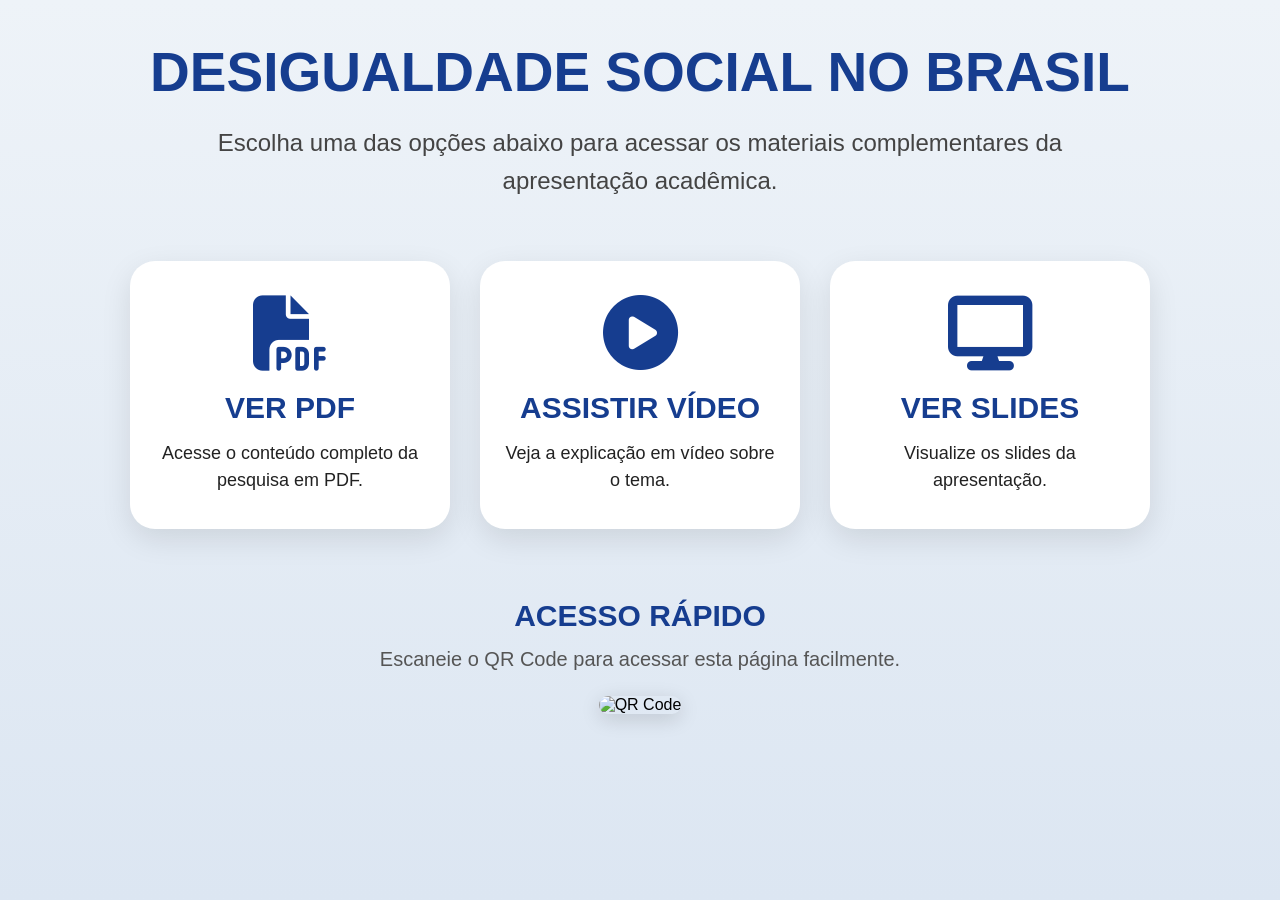
==== index.html @ 48ab3f42 "Add files via upload" ====
<!DOCTYPE html>
<html lang="pt-BR">

<head>
    <meta charset="UTF-8">
    <meta name="viewport" content="width=device-width, initial-scale=1.0">

    <title>Desigualdade Social</title>

    <link rel="stylesheet" href="style.css">

    <!-- Ícones -->
    <link rel="stylesheet"
        href="https://cdnjs.cloudflare.com/ajax/libs/font-awesome/6.5.2/css/all.min.css">
</head>

<body>

    <main class="container">

        <section class="hero">

            <h1>DESIGUALDADE SOCIAL NO BRASIL</h1>

            <p class="descricao">
                Escolha uma das opções abaixo para acessar os materiais
                complementares da apresentação acadêmica.
            </p>

        </section>

        <section class="cards">

            <!-- PDF -->
            <a href="COLE_LINK_PDF"
               target="_blank"
               class="card">

                <i class="fa-solid fa-file-pdf"></i>

                <h2>VER PDF</h2>

                <p>
                    Acesse o conteúdo completo da pesquisa em PDF.
                </p>

            </a>

            <!-- VÍDEO -->
            <a href="COLE_LINK_VIDEO"
               target="_blank"
               class="card">

                <i class="fa-solid fa-circle-play"></i>

                <h2>ASSISTIR VÍDEO</h2>

                <p>
                    Veja a explicação em vídeo sobre o tema.
                </p>

            </a>

            <!-- SLIDES -->
            <a href="COLE_LINK_SLIDES"
               target="_blank"
               class="card">

                <i class="fa-solid fa-display"></i>

                <h2>VER SLIDES</h2>

                <p>
                    Visualize os slides da apresentação.
                </p>

            </a>

        </section>

        <!-- QR CODE -->
        <section class="qr-section">

            <h3>ACESSO RÁPIDO</h3>

            <p>
                Escaneie o QR Code para acessar esta página facilmente.
            </p>

            <img src="qr-code.png"
                 alt="QR Code"
                 class="qr-code">

        </section>

    </main>

</body>
</html>
---- style.css ----
*{
    margin: 0;
    padding: 0;
    box-sizing: border-box;
}

body{
    font-family: Arial, sans-serif;
    background: linear-gradient(to bottom, #eef3f8, #dce6f2);
    min-height: 100vh;
    padding: 40px 20px;
}

.container{
    max-width: 1200px;
    margin: auto;
    text-align: center;
}

/* TÍTULO */

.hero h1{
    font-size: 55px;
    color: #163d8f;
    margin-bottom: 20px;
}

.descricao{
    font-size: 24px;
    color: #444;
    max-width: 850px;
    margin: auto;
    line-height: 1.6;
    margin-bottom: 60px;
}

/* CARDS */

.cards{
    display: flex;
    justify-content: center;
    gap: 30px;
    flex-wrap: wrap;
}

.card{
    width: 320px;
    background: white;
    border-radius: 25px;
    padding: 35px 25px;
    text-decoration: none;
    color: #222;

    box-shadow: 0 10px 30px rgba(0,0,0,0.10);

    transition: 0.3s;
}

.card:hover{
    transform: translateY(-8px);
}

.card i{
    font-size: 75px;
    color: #163d8f;
    margin-bottom: 20px;
}

.card h2{
    color: #163d8f;
    font-size: 30px;
    margin-bottom: 15px;
}

.card p{
    font-size: 18px;
    line-height: 1.5;
}

/* QR CODE */

.qr-section{
    margin-top: 70px;
}

.qr-section h3{
    color: #163d8f;
    font-size: 30px;
    margin-bottom: 15px;
}

.qr-section p{
    font-size: 20px;
    color: #555;
    margin-bottom: 25px;
}

.qr-code{
    width: 180px;
    border-radius: 18px;
    box-shadow: 0 5px 20px rgba(0,0,0,0.15);
}

/* CELULAR */

@media(max-width:768px){

    .hero h1{
        font-size: 38px;
    }

    .descricao{
        font-size: 20px;
    }

    .card{
        width: 100%;
        max-width: 350px;
    }

    .qr-code{
        width: 150px;
    }
}
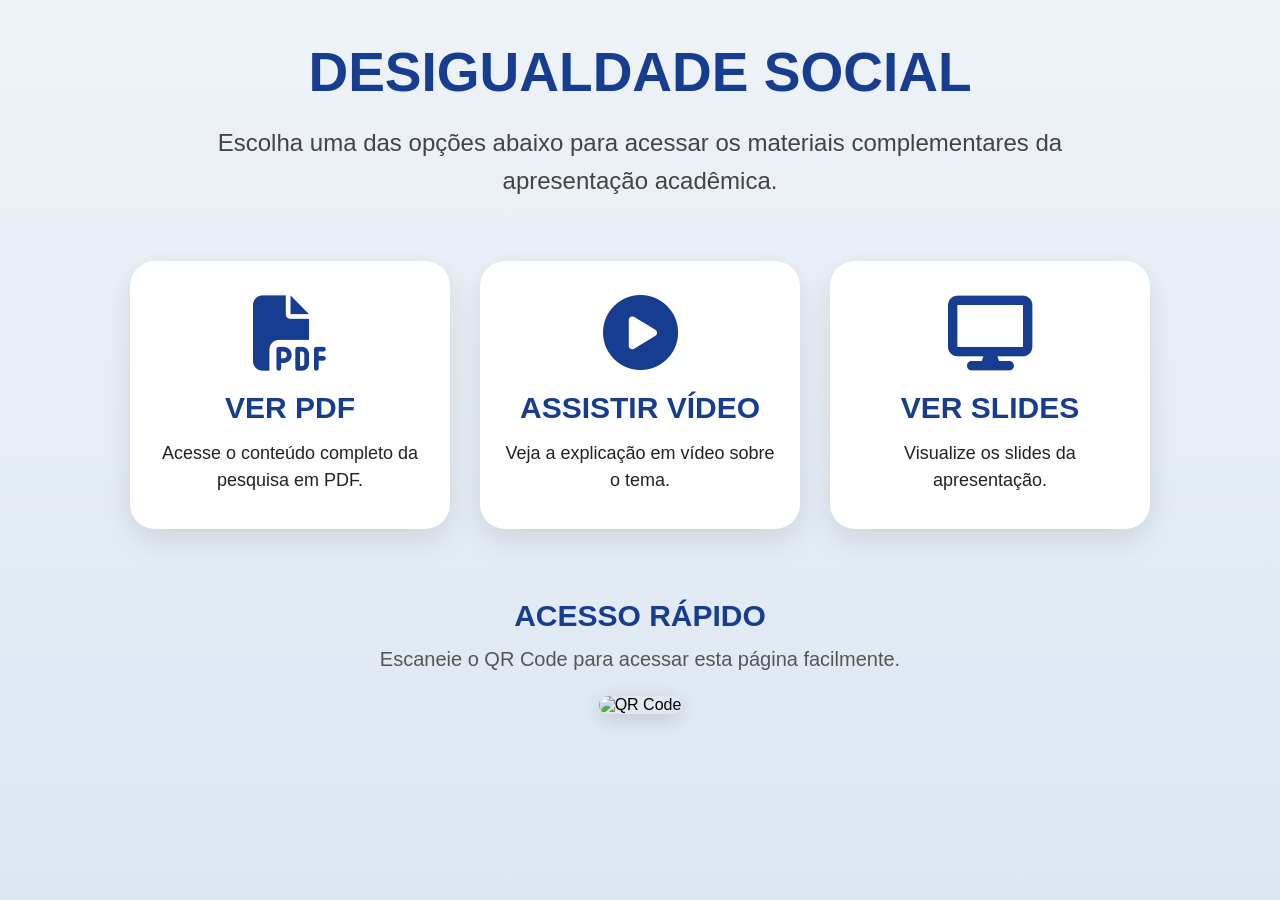
==== commit d2e3c5e6: "Fix HTML formatting and ensure proper structure" ====
--- a/index.html
+++ b/index.html
@@ -20,7 +20,7 @@
 
         <section class="hero">
 
-            <h1>DESIGUALDADE SOCIAL NO BRASIL</h1>
+            <h1>DESIGUALDADE SOCIAL</h1>
 
             <p class="descricao">
                 Escolha uma das opções abaixo para acessar os materiais
@@ -96,4 +96,4 @@
     </main>
 
 </body>
-</html>+</html>
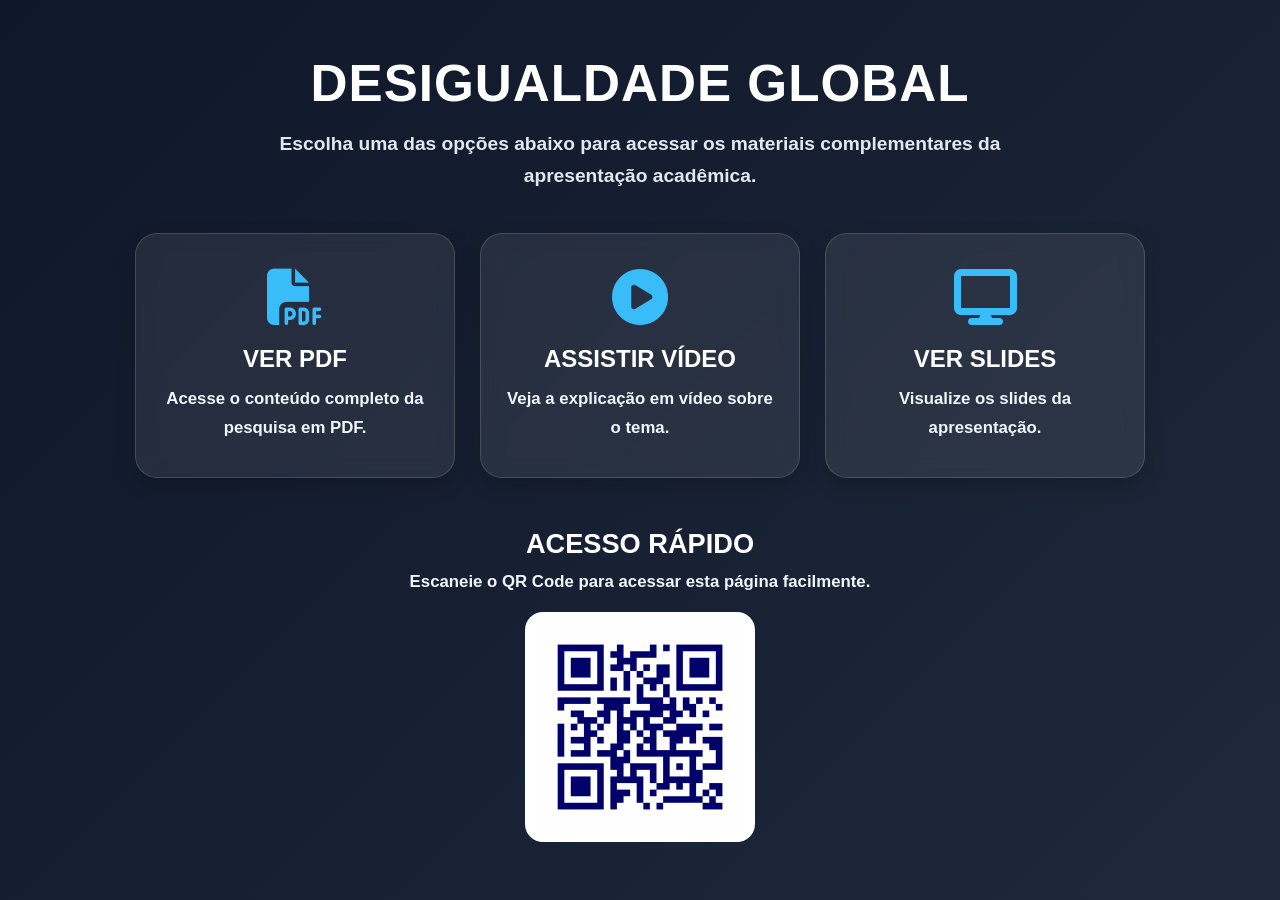
==== commit 91d95cf7: "Change title from 'Desigualdade Social' to 'Desigualdade Global' Updated the title and content for g" ====
--- a/index.html
+++ b/index.html
@@ -4,8 +4,7 @@
 <head>
     <meta charset="UTF-8">
     <meta name="viewport" content="width=device-width, initial-scale=1.0">
-
-    <title>Desigualdade Social</title>
+    <title>Desigualdade Global</title>
 
     <link rel="stylesheet" href="style.css">
 
@@ -20,7 +19,7 @@
 
         <section class="hero">
 
-            <h1>DESIGUALDADE SOCIAL</h1>
+            <h1>DESIGUALDADE GLOBAL</h1>
 
             <p class="descricao">
                 Escolha uma das opções abaixo para acessar os materiais
@@ -32,7 +31,7 @@
         <section class="cards">
 
             <!-- PDF -->
-            <a href="COLE_LINK_PDF"
+            <a href="https://docs.google.com/document/d/15iH6LOel2vJOyyYFfRHjwrfPbqIMEMPL/edit?usp=sharing&ouid=102123587930516738942&rtpof=true&sd=true"
                target="_blank"
                class="card">
 
@@ -62,7 +61,7 @@
             </a>
 
             <!-- SLIDES -->
-            <a href="COLE_LINK_SLIDES"
+            <a href="https://drive.google.com/file/d/1VJLLPqJ7yXXIbntrEiIYSwCw7fez8jzv/view?usp=sharing"
                target="_blank"
                class="card">
 
@@ -87,7 +86,7 @@
                 Escaneie o QR Code para acessar esta página facilmente.
             </p>
 
-            <img src="qr-code.png"
+            <img src="qrcode.png"
                  alt="QR Code"
                  class="qr-code">
 
--- a/style.css
+++ b/style.css
@@ -1,124 +1,186 @@
-*{
+/* RESET */
+* {
     margin: 0;
     padding: 0;
     box-sizing: border-box;
 }
 
-body{
+body {
     font-family: Arial, sans-serif;
-    background: linear-gradient(to bottom, #eef3f8, #dce6f2);
+    font-weight: 600;
+    background: linear-gradient(135deg, #0f172a, #1e293b);
+    color: white;
     min-height: 100vh;
-    padding: 40px 20px;
+    display: flex;
+    justify-content: center;
+    align-items: center;
+    padding: 20px;
 }
 
-.container{
+/* CONTAINER */
+.container {
+    width: 100%;
     max-width: 1200px;
-    margin: auto;
     text-align: center;
 }
 
-/* TÍTULO */
-
-.hero h1{
-    font-size: 55px;
-    color: #163d8f;
-    margin-bottom: 20px;
+/* TOPO */
+.hero h1 {
+    font-size: 3.2rem;
+    margin-bottom: 15px;
+    font-weight: 900;
+    letter-spacing: 1px;
+    text-transform: uppercase;
 }
 
-.descricao{
-    font-size: 24px;
-    color: #444;
-    max-width: 850px;
-    margin: auto;
-    line-height: 1.6;
-    margin-bottom: 60px;
+.descricao {
+    font-size: 1.2rem;
+    color: #e2e8f0;
+    max-width: 750px;
+    margin: 0 auto 40px;
+    line-height: 1.7;
+    font-weight: 700;
 }
 
 /* CARDS */
-
-.cards{
+.cards {
     display: flex;
     justify-content: center;
-    gap: 30px;
+    gap: 25px;
     flex-wrap: wrap;
+    margin-bottom: 50px;
 }
 
-.card{
+.card {
+    background: rgba(255,255,255,0.08);
+    border: 1px solid rgba(255,255,255,0.15);
+    backdrop-filter: blur(10px);
     width: 320px;
-    background: white;
-    border-radius: 25px;
     padding: 35px 25px;
+    border-radius: 22px;
     text-decoration: none;
-    color: #222;
-
-    box-shadow: 0 10px 30px rgba(0,0,0,0.10);
-
-    transition: 0.3s;
+    color: white;
+    transition: 0.3s ease;
+    box-shadow: 0 8px 20px rgba(0,0,0,0.2);
 }
 
-.card:hover{
+.card:hover {
     transform: translateY(-8px);
+    background: rgba(255,255,255,0.15);
 }
 
-.card i{
-    font-size: 75px;
-    color: #163d8f;
+.card i {
+    font-size: 3.5rem;
     margin-bottom: 20px;
+    color: #38bdf8;
 }
 
-.card h2{
-    color: #163d8f;
-    font-size: 30px;
-    margin-bottom: 15px;
+.card h2 {
+    margin-bottom: 12px;
+    font-size: 1.5rem;
+    font-weight: 900;
 }
 
-.card p{
-    font-size: 18px;
-    line-height: 1.5;
+.card p {
+    color: #f1f5f9;
+    line-height: 1.7;
+    font-size: 1.05rem;
+    font-weight: 700;
 }
 
 /* QR CODE */
-
-.qr-section{
-    margin-top: 70px;
+.qr-section {
+    margin-top: 20px;
 }
 
-.qr-section h3{
-    color: #163d8f;
-    font-size: 30px;
-    margin-bottom: 15px;
+.qr-section h3 {
+    margin-bottom: 12px;
+    font-size: 1.7rem;
+    font-weight: 900;
 }
 
-.qr-section p{
-    font-size: 20px;
-    color: #555;
-    margin-bottom: 25px;
+.qr-section p {
+    color: #f1f5f9;
+    margin-bottom: 20px;
+    font-size: 1.05rem;
+    font-weight: 700;
 }
 
-.qr-code{
-    width: 180px;
+.qr-code {
+    width: 230px;
+    max-width: 80%;
     border-radius: 18px;
-    box-shadow: 0 5px 20px rgba(0,0,0,0.15);
+    background: white;
+    padding: 12px;
 }
 
-/* CELULAR */
+/* RESPONSIVO - TABLET */
+@media (max-width: 768px) {
 
-@media(max-width:768px){
-
-    .hero h1{
-        font-size: 38px;
+    .hero h1 {
+        font-size: 2.4rem;
     }
 
-    .descricao{
-        font-size: 20px;
+    .descricao {
+        font-size: 1.05rem;
+        padding: 0 10px;
     }
 
-    .card{
-        width: 100%;
-        max-width: 350px;
+    .cards {
+        gap: 20px;
     }
 
-    .qr-code{
-        width: 150px;
+    .card {
+        width: 100%;
+        max-width: 360px;
     }
-}+
+    .card i {
+        font-size: 3rem;
+    }
+
+    .card h2 {
+        font-size: 1.35rem;
+    }
+
+    .card p {
+        font-size: 1rem;
+    }
+}
+
+/* RESPONSIVO - CELULAR */
+@media (max-width: 480px) {
+
+    body {
+        padding: 15px;
+    }
+
+    .hero h1 {
+        font-size: 2rem;
+    }
+
+    .descricao {
+        font-size: 1rem;
+    }
+
+    .card {
+        padding: 28px 18px;
+        border-radius: 18px;
+    }
+
+    .card h2 {
+        font-size: 1.25rem;
+    }
+
+    .card p {
+        font-size: 1rem;
+    }
+
+    .qr-section h3 {
+        font-size: 1.4rem;
+    }
+
+    .qr-code {
+        width: 180px;
+    }
+} 
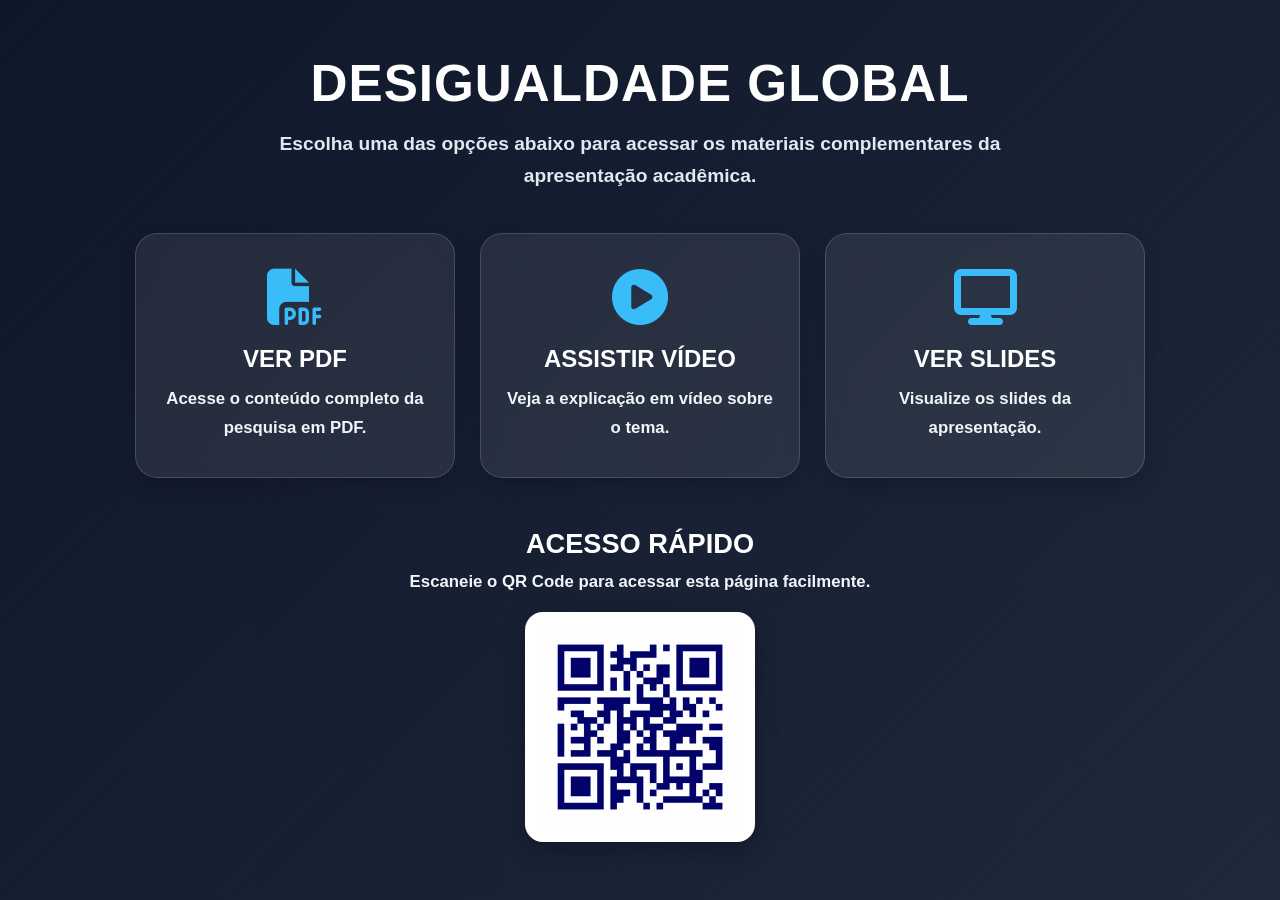
==== commit 678a8dcf: "Update video link in index.html" ====
--- a/index.html
+++ b/index.html
@@ -46,7 +46,7 @@
             </a>
 
             <!-- VÍDEO -->
-            <a href="COLE_LINK_VIDEO"
+            <a href="https://www.youtube.com/watch?v=h0ryyNb0vmI"
                target="_blank"
                class="card">
 
--- a/style.css
+++ b/style.css
@@ -90,7 +90,8 @@
 
 /* QR CODE */
 .qr-section {
-    margin-top: 20px;
+    margin-top: 30px;
+    text-align: center;
 }
 
 .qr-section h3 {
@@ -112,6 +113,7 @@
     border-radius: 18px;
     background: white;
     padding: 12px;
+    box-shadow: 0 8px 25px rgba(0,0,0,0.3);
 }
 
 /* RESPONSIVO - TABLET */
@@ -183,4 +185,4 @@
     .qr-code {
         width: 180px;
     }
-} 
+}
